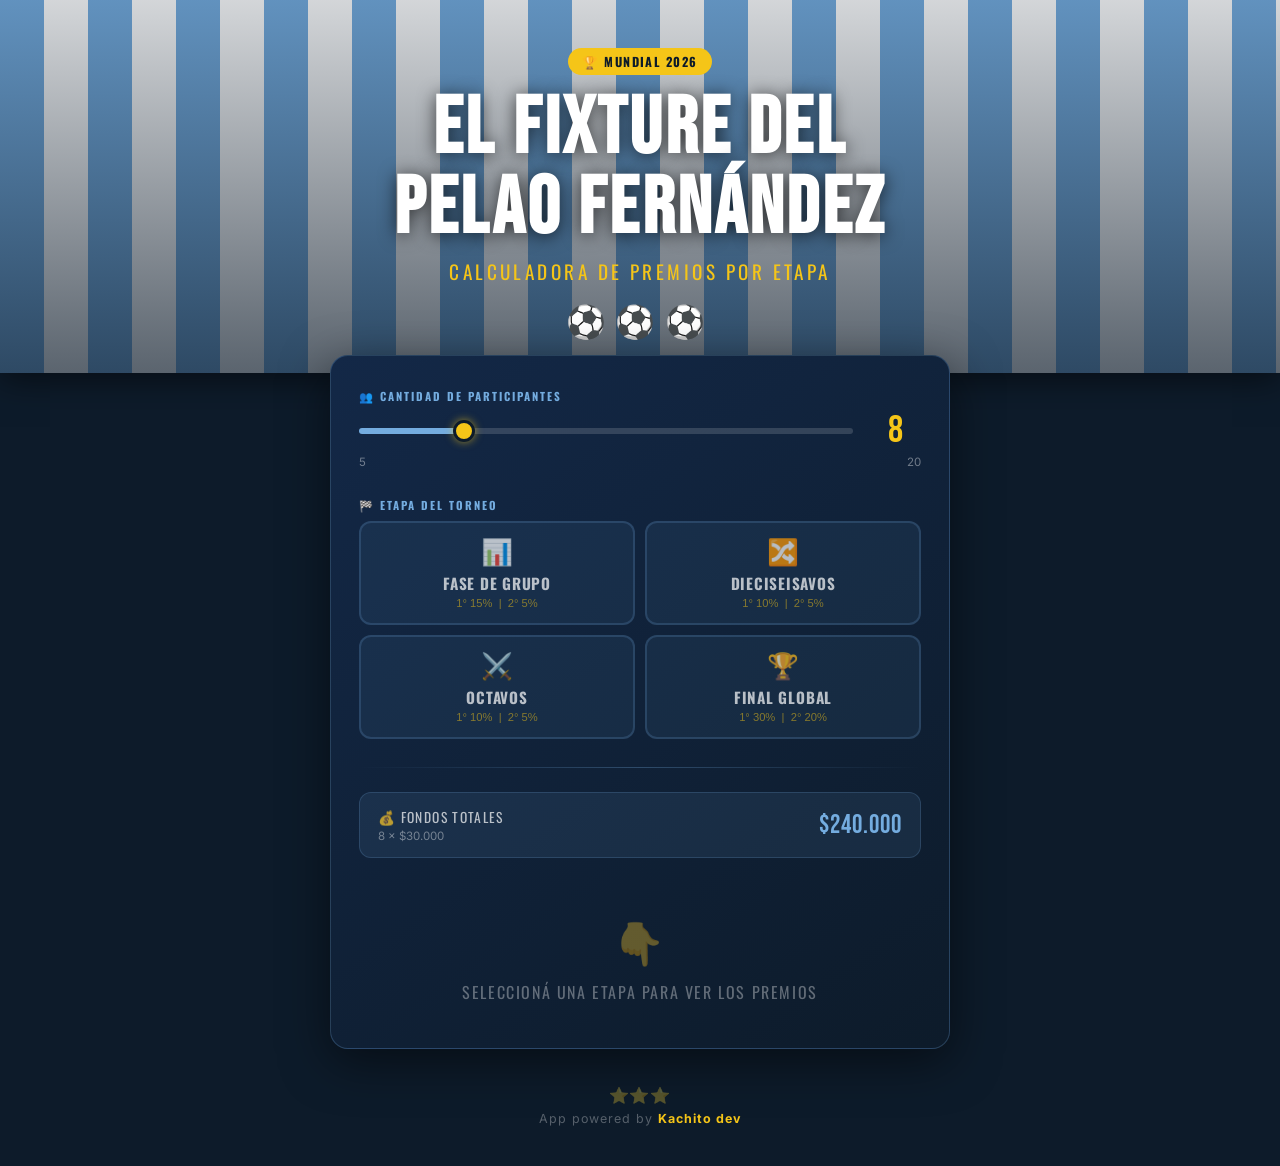
==== pelao-fernandez-torneo.html @ cfe1c028 "Add interactive prize calculator for El Fixture del Pelao Fernández World Cup 2026 themed HTML page " ====
<!DOCTYPE html>
<html lang="es">
<head>
  <meta charset="UTF-8" />
  <meta name="viewport" content="width=device-width, initial-scale=1.0" />
  <title>El Fixture del Pelao Fernández – Mundial 2026</title>
  <link rel="preconnect" href="https://fonts.googleapis.com" />
  <link rel="preconnect" href="https://fonts.gstatic.com" crossorigin />
  <link href="https://fonts.googleapis.com/css2?family=Bebas+Neue&family=Oswald:wght@400;600;700&family=Inter:wght@400;600&display=swap" rel="stylesheet" />
  <style>
    /* ─── Reset & base ─────────────────────────────────────────────────────── */
    *, *::before, *::after { box-sizing: border-box; margin: 0; padding: 0; }

    :root {
      --albi: #FFFFFF;
      --celeste: #74ACDF;
      --celeste-dark: #3a7bbf;
      --celeste-deep: #1a5fa0;
      --gold: #F5C518;
      --gold-dark: #d4a800;
      --stripe-w: 44px;
    }

    body {
      font-family: 'Inter', sans-serif;
      background-color: #0d1b2a;
      min-height: 100vh;
      display: flex;
      flex-direction: column;
      align-items: center;
      padding: 0 0 40px;
      color: var(--albi);
    }

    /* ─── Jersey stripe header ─────────────────────────────────────────────── */
    .jersey-header {
      width: 100%;
      background: repeating-linear-gradient(
        90deg,
        var(--celeste) 0px,
        var(--celeste) var(--stripe-w),
        var(--albi) var(--stripe-w),
        var(--albi) calc(var(--stripe-w) * 2)
      );
      padding: 48px 24px 32px;
      text-align: center;
      position: relative;
      overflow: hidden;
      box-shadow: 0 6px 32px rgba(0,0,0,.55);
    }

    .jersey-header::after {
      content: '';
      position: absolute;
      inset: 0;
      background: linear-gradient(180deg, rgba(13,27,42,.18) 0%, rgba(13,27,42,.68) 100%);
    }

    .header-content {
      position: relative;
      z-index: 1;
    }

    .badge {
      display: inline-flex;
      align-items: center;
      gap: 8px;
      background: var(--gold);
      color: #0d1b2a;
      font-family: 'Oswald', sans-serif;
      font-weight: 700;
      font-size: .78rem;
      letter-spacing: .12em;
      text-transform: uppercase;
      padding: 4px 14px;
      border-radius: 999px;
      margin-bottom: 14px;
    }

    h1 {
      font-family: 'Bebas Neue', sans-serif;
      font-size: clamp(2.4rem, 8vw, 5rem);
      letter-spacing: .04em;
      color: var(--albi);
      text-shadow: 0 2px 18px rgba(0,0,0,.7);
      line-height: 1;
    }

    .subtitle {
      font-family: 'Oswald', sans-serif;
      font-size: clamp(.9rem, 2.5vw, 1.2rem);
      color: var(--gold);
      letter-spacing: .18em;
      text-transform: uppercase;
      margin-top: 8px;
    }

    .ball-row {
      margin-top: 16px;
      font-size: 2rem;
      letter-spacing: .3em;
    }

    /* ─── Main card ─────────────────────────────────────────────────────────── */
    .card {
      background: linear-gradient(145deg, #132847, #0d1b2a);
      border: 1px solid rgba(116, 172, 223, .25);
      border-radius: 18px;
      width: min(96%, 620px);
      margin-top: -18px;
      padding: 32px 28px 28px;
      box-shadow: 0 12px 48px rgba(0,0,0,.5);
      position: relative;
      z-index: 2;
    }

    /* ─── Section label ─────────────────────────────────────────────────────── */
    .section-label {
      font-family: 'Oswald', sans-serif;
      font-size: .7rem;
      font-weight: 700;
      letter-spacing: .18em;
      text-transform: uppercase;
      color: var(--celeste);
      margin-bottom: 8px;
    }

    /* ─── Participants control ──────────────────────────────────────────────── */
    .control-group {
      margin-bottom: 28px;
    }

    .participants-row {
      display: flex;
      align-items: center;
      gap: 16px;
    }

    input[type="range"] {
      flex: 1;
      -webkit-appearance: none;
      appearance: none;
      height: 6px;
      border-radius: 3px;
      background: linear-gradient(90deg,
        var(--celeste) calc(var(--pct, 37.5%) ),
        rgba(255,255,255,.15) calc(var(--pct, 37.5%))
      );
      outline: none;
      cursor: pointer;
    }

    input[type="range"]::-webkit-slider-thumb {
      -webkit-appearance: none;
      width: 22px; height: 22px;
      border-radius: 50%;
      background: var(--gold);
      border: 3px solid #0d1b2a;
      box-shadow: 0 0 8px rgba(245,197,24,.6);
      cursor: pointer;
    }

    input[type="range"]::-moz-range-thumb {
      width: 22px; height: 22px;
      border-radius: 50%;
      background: var(--gold);
      border: 3px solid #0d1b2a;
      box-shadow: 0 0 8px rgba(245,197,24,.6);
      cursor: pointer;
    }

    .num-display {
      font-family: 'Bebas Neue', sans-serif;
      font-size: 2.4rem;
      color: var(--gold);
      min-width: 52px;
      text-align: center;
      line-height: 1;
    }

    .range-labels {
      display: flex;
      justify-content: space-between;
      font-size: .72rem;
      color: rgba(255,255,255,.4);
      margin-top: 5px;
    }

    /* ─── Stage selector ────────────────────────────────────────────────────── */
    .stages-grid {
      display: grid;
      grid-template-columns: repeat(2, 1fr);
      gap: 10px;
    }

    .stage-btn {
      background: rgba(116, 172, 223, .08);
      border: 2px solid rgba(116, 172, 223, .2);
      border-radius: 12px;
      padding: 14px 10px;
      cursor: pointer;
      text-align: center;
      transition: all .2s;
      color: rgba(255,255,255,.7);
    }

    .stage-btn:hover {
      border-color: var(--celeste);
      background: rgba(116, 172, 223, .15);
      color: var(--albi);
    }

    .stage-btn.active {
      background: linear-gradient(135deg, var(--celeste-deep), var(--celeste-dark));
      border-color: var(--celeste);
      color: var(--albi);
      box-shadow: 0 4px 18px rgba(116,172,223,.35);
    }

    .stage-icon { font-size: 1.6rem; display: block; margin-bottom: 5px; }

    .stage-name {
      font-family: 'Oswald', sans-serif;
      font-weight: 700;
      font-size: .95rem;
      letter-spacing: .05em;
      text-transform: uppercase;
    }

    .stage-pct {
      font-size: .7rem;
      color: var(--gold);
      margin-top: 3px;
    }

    .stage-btn:not(.active) .stage-pct { color: rgba(245,197,24,.5); }

    /* ─── Divider ────────────────────────────────────────────────────────────── */
    .divider {
      height: 1px;
      background: linear-gradient(90deg, transparent, rgba(116,172,223,.3), transparent);
      margin: 24px 0;
    }

    /* ─── Fondos total ──────────────────────────────────────────────────────── */
    .fondos-banner {
      background: rgba(116, 172, 223, .1);
      border: 1px solid rgba(116, 172, 223, .2);
      border-radius: 12px;
      padding: 14px 18px;
      display: flex;
      justify-content: space-between;
      align-items: center;
      margin-bottom: 20px;
    }

    .fondos-label {
      font-family: 'Oswald', sans-serif;
      font-size: .85rem;
      text-transform: uppercase;
      letter-spacing: .1em;
      color: rgba(255,255,255,.7);
    }

    .fondos-amount {
      font-family: 'Bebas Neue', sans-serif;
      font-size: 1.6rem;
      color: var(--celeste);
      letter-spacing: .04em;
    }

    /* ─── Prize cards ────────────────────────────────────────────────────────── */
    .prizes-grid {
      display: grid;
      grid-template-columns: 1fr 1fr;
      gap: 14px;
    }

    .prize-card {
      border-radius: 16px;
      padding: 22px 16px 18px;
      text-align: center;
      position: relative;
      overflow: hidden;
      transition: transform .2s;
    }

    .prize-card:hover { transform: translateY(-3px); }

    .prize-card.first {
      background: linear-gradient(145deg, #7b5c00, #b8860b, #f5c518);
      box-shadow: 0 6px 28px rgba(245,197,24,.4);
    }

    .prize-card.second {
      background: linear-gradient(145deg, #2a3b4d, #3a5a7a, #74acdf);
      box-shadow: 0 6px 28px rgba(116,172,223,.3);
    }

    .prize-medal {
      font-size: 2.5rem;
      display: block;
      margin-bottom: 8px;
      filter: drop-shadow(0 2px 6px rgba(0,0,0,.4));
    }

    .prize-place {
      font-family: 'Oswald', sans-serif;
      font-weight: 700;
      font-size: .75rem;
      letter-spacing: .2em;
      text-transform: uppercase;
      opacity: .85;
      color: rgba(0,0,0,.65);
    }

    .prize-card.second .prize-place { color: rgba(255,255,255,.75); }

    .prize-amount {
      font-family: 'Bebas Neue', sans-serif;
      font-size: clamp(1.7rem, 5vw, 2.4rem);
      line-height: 1.1;
      margin-top: 4px;
      color: #0d1b2a;
      text-shadow: 0 1px 3px rgba(255,255,255,.2);
    }

    .prize-card.second .prize-amount { color: var(--albi); }

    .prize-pct-badge {
      display: inline-block;
      background: rgba(0,0,0,.2);
      border-radius: 999px;
      padding: 2px 10px;
      font-size: .72rem;
      font-weight: 600;
      margin-top: 6px;
      color: rgba(0,0,0,.7);
    }

    .prize-card.second .prize-pct-badge { color: rgba(255,255,255,.8); }

    /* ─── Stage description ─────────────────────────────────────────────────── */
    .stage-description {
      text-align: center;
      font-family: 'Oswald', sans-serif;
      font-size: 1.1rem;
      font-weight: 700;
      letter-spacing: .1em;
      text-transform: uppercase;
      color: var(--celeste);
      margin-bottom: 18px;
    }

    /* ─── No stage selected hint ─────────────────────────────────────────────── */
    .no-stage {
      text-align: center;
      padding: 32px 0 16px;
      color: rgba(255,255,255,.35);
      font-family: 'Oswald', sans-serif;
      font-size: 1rem;
      letter-spacing: .1em;
      text-transform: uppercase;
    }

    .no-stage span { font-size: 2.5rem; display: block; margin-bottom: 10px; }

    /* ─── Footer ─────────────────────────────────────────────────────────────── */
    footer {
      margin-top: 36px;
      text-align: center;
      color: rgba(255,255,255,.3);
      font-size: .78rem;
      letter-spacing: .08em;
    }

    footer strong {
      color: var(--gold);
      font-weight: 700;
    }

    footer .stars { font-size: 1rem; display: block; margin-bottom: 6px; }

    /* ─── Responsive ─────────────────────────────────────────────────────────── */
    @media (max-width: 400px) {
      .card { padding: 22px 16px 20px; }
      .stages-grid { grid-template-columns: repeat(2, 1fr); }
    }
  </style>
</head>
<body>

  <!-- ── Header ──────────────────────────────────────────────────────────── -->
  <header class="jersey-header">
    <div class="header-content">
      <div class="badge">&#127942; Mundial 2026</div>
      <h1>El Fixture del<br>Pelao Fernández</h1>
      <p class="subtitle">Calculadora de premios por etapa</p>
      <div class="ball-row">&#9917;&#9917;&#9917;</div>
    </div>
  </header>

  <!-- ── Main card ────────────────────────────────────────────────────────── -->
  <main class="card">

    <!-- Participants -->
    <div class="control-group">
      <p class="section-label">&#128101; Cantidad de participantes</p>
      <div class="participants-row">
        <input
          type="range"
          id="participantsRange"
          min="5" max="20" value="8"
          oninput="updateAll()"
        />
        <div class="num-display" id="numDisplay">8</div>
      </div>
      <div class="range-labels">
        <span>5</span>
        <span>20</span>
      </div>
    </div>

    <!-- Stage selector -->
    <div class="control-group">
      <p class="section-label">&#127937; Etapa del torneo</p>
      <div class="stages-grid">
        <button class="stage-btn" data-stage="grupo" onclick="selectStage(this)">
          <span class="stage-icon">&#128202;</span>
          <span class="stage-name">Fase de Grupo</span>
          <div class="stage-pct">1° 15% &nbsp;|&nbsp; 2° 5%</div>
        </button>
        <button class="stage-btn" data-stage="16vos" onclick="selectStage(this)">
          <span class="stage-icon">&#128256;</span>
          <span class="stage-name">Dieciseisavos</span>
          <div class="stage-pct">1° 10% &nbsp;|&nbsp; 2° 5%</div>
        </button>
        <button class="stage-btn" data-stage="8vos" onclick="selectStage(this)">
          <span class="stage-icon">&#9876;&#65039;</span>
          <span class="stage-name">Octavos</span>
          <div class="stage-pct">1° 10% &nbsp;|&nbsp; 2° 5%</div>
        </button>
        <button class="stage-btn" data-stage="global" onclick="selectStage(this)">
          <span class="stage-icon">&#127942;</span>
          <span class="stage-name">Final Global</span>
          <div class="stage-pct">1° 30% &nbsp;|&nbsp; 2° 20%</div>
        </button>
      </div>
    </div>

    <div class="divider"></div>

    <!-- Results -->
    <div id="results">
      <!-- Fondos -->
      <div class="fondos-banner">
        <div>
          <div class="fondos-label">&#128176; Fondos totales</div>
          <div style="font-size:.72rem;color:rgba(255,255,255,.4);margin-top:2px;" id="fondosFormula">8 × $30.000</div>
        </div>
        <div class="fondos-amount" id="fondosAmount">$240.000</div>
      </div>

      <!-- Prize display -->
      <div id="prizeSection">
        <div class="no-stage">
          <span>&#128071;</span>
          Seleccioná una etapa para ver los premios
        </div>
      </div>
    </div>

  </main>

  <!-- ── Footer ───────────────────────────────────────────────────────────── -->
  <footer>
    <span class="stars">&#11088;&#11088;&#11088;</span>
    App powered by <strong>Kachito dev</strong>
  </footer>

  <script>
    const MONTO = 30000;

    const stages = {
      grupo:  { name: 'Fase de Grupo',  pct1: 15, pct2: 5 },
      '16vos':{ name: 'Dieciseisavos',  pct1: 10, pct2: 5 },
      '8vos': { name: 'Octavos',        pct1: 10, pct2: 5 },
      global: { name: 'Final Global',   pct1: 30, pct2: 20 },
    };

    let activeStage = null;

    function formatARS(n) {
      return '$' + n.toLocaleString('es-AR', { minimumFractionDigits: 0, maximumFractionDigits: 0 });
    }

    function updateAll() {
      const participants = parseInt(document.getElementById('participantsRange').value);
      const fondos = participants * MONTO;

      // Update slider gradient
      const range = document.getElementById('participantsRange');
      const pct = ((participants - 5) / (20 - 5)) * 100;
      range.style.setProperty('--pct', pct + '%');
      range.style.background = `linear-gradient(90deg, var(--celeste) ${pct}%, rgba(255,255,255,.15) ${pct}%)`;

      document.getElementById('numDisplay').textContent = participants;
      document.getElementById('fondosAmount').textContent = formatARS(fondos);
      document.getElementById('fondosFormula').textContent = `${participants} × ${formatARS(MONTO)}`;

      renderPrizes(fondos);
    }

    function selectStage(btn) {
      document.querySelectorAll('.stage-btn').forEach(b => b.classList.remove('active'));
      btn.classList.add('active');
      activeStage = btn.dataset.stage;
      updateAll();
    }

    function renderPrizes(fondos) {
      const section = document.getElementById('prizeSection');

      if (!activeStage) {
        section.innerHTML = `<div class="no-stage"><span>&#128071;</span>Seleccioná una etapa para ver los premios</div>`;
        return;
      }

      const s = stages[activeStage];
      const prize1 = Math.round(fondos * s.pct1 / 100);
      const prize2 = Math.round(fondos * s.pct2 / 100);

      section.innerHTML = `
        <div class="stage-description">&#127942; ${s.name}</div>
        <div class="prizes-grid">
          <div class="prize-card first">
            <span class="prize-medal">&#129351;</span>
            <div class="prize-place">1er Premio</div>
            <div class="prize-amount">${formatARS(prize1)}</div>
            <span class="prize-pct-badge">${s.pct1}% del fondo</span>
          </div>
          <div class="prize-card second">
            <span class="prize-medal">&#129352;</span>
            <div class="prize-place">2do Premio</div>
            <div class="prize-amount">${formatARS(prize2)}</div>
            <span class="prize-pct-badge">${s.pct2}% del fondo</span>
          </div>
        </div>
      `;
    }

    // Init
    updateAll();
  </script>
</body>
</html>
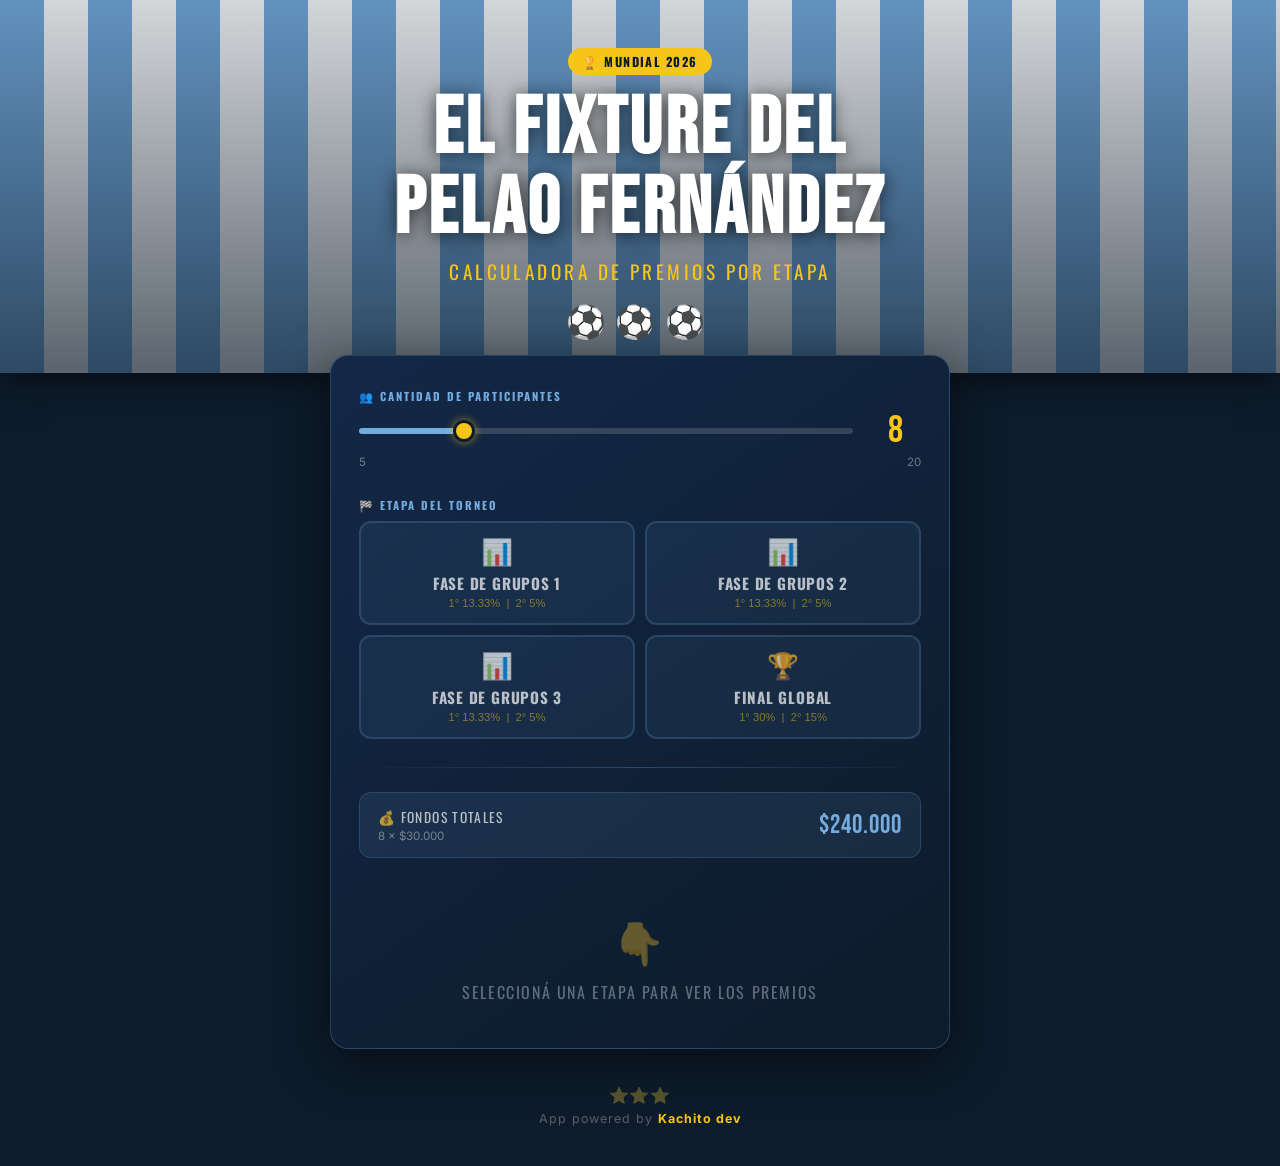
==== commit 1fa1b3e1: "Update tournament stages to 3x Fase de Grupos + Final Global Replace previous 4-stage structure with" ====
--- a/pelao-fernandez-torneo.html
+++ b/pelao-fernandez-torneo.html
@@ -425,25 +425,25 @@
     <div class="control-group">
       <p class="section-label">&#127937; Etapa del torneo</p>
       <div class="stages-grid">
-        <button class="stage-btn" data-stage="grupo" onclick="selectStage(this)">
+        <button class="stage-btn" data-stage="grupo1" onclick="selectStage(this)">
           <span class="stage-icon">&#128202;</span>
-          <span class="stage-name">Fase de Grupo</span>
-          <div class="stage-pct">1° 15% &nbsp;|&nbsp; 2° 5%</div>
+          <span class="stage-name">Fase de Grupos 1</span>
+          <div class="stage-pct">1° 13.33% &nbsp;|&nbsp; 2° 5%</div>
         </button>
-        <button class="stage-btn" data-stage="16vos" onclick="selectStage(this)">
-          <span class="stage-icon">&#128256;</span>
-          <span class="stage-name">Dieciseisavos</span>
-          <div class="stage-pct">1° 10% &nbsp;|&nbsp; 2° 5%</div>
+        <button class="stage-btn" data-stage="grupo2" onclick="selectStage(this)">
+          <span class="stage-icon">&#128202;</span>
+          <span class="stage-name">Fase de Grupos 2</span>
+          <div class="stage-pct">1° 13.33% &nbsp;|&nbsp; 2° 5%</div>
         </button>
-        <button class="stage-btn" data-stage="8vos" onclick="selectStage(this)">
-          <span class="stage-icon">&#9876;&#65039;</span>
-          <span class="stage-name">Octavos</span>
-          <div class="stage-pct">1° 10% &nbsp;|&nbsp; 2° 5%</div>
+        <button class="stage-btn" data-stage="grupo3" onclick="selectStage(this)">
+          <span class="stage-icon">&#128202;</span>
+          <span class="stage-name">Fase de Grupos 3</span>
+          <div class="stage-pct">1° 13.33% &nbsp;|&nbsp; 2° 5%</div>
         </button>
         <button class="stage-btn" data-stage="global" onclick="selectStage(this)">
           <span class="stage-icon">&#127942;</span>
           <span class="stage-name">Final Global</span>
-          <div class="stage-pct">1° 30% &nbsp;|&nbsp; 2° 20%</div>
+          <div class="stage-pct">1° 30% &nbsp;|&nbsp; 2° 15%</div>
         </button>
       </div>
     </div>
@@ -482,10 +482,10 @@
     const MONTO = 30000;
 
     const stages = {
-      grupo:  { name: 'Fase de Grupo',  pct1: 15, pct2: 5 },
-      '16vos':{ name: 'Dieciseisavos',  pct1: 10, pct2: 5 },
-      '8vos': { name: 'Octavos',        pct1: 10, pct2: 5 },
-      global: { name: 'Final Global',   pct1: 30, pct2: 20 },
+      grupo1: { name: 'Fase de Grupos 1', pct1: 13.33, pct2: 5 },
+      grupo2: { name: 'Fase de Grupos 2', pct1: 13.33, pct2: 5 },
+      grupo3: { name: 'Fase de Grupos 3', pct1: 13.33, pct2: 5 },
+      global: { name: 'Final Global',     pct1: 30,    pct2: 15 },
     };
 
     let activeStage = null;
@@ -537,13 +537,13 @@
             <span class="prize-medal">&#129351;</span>
             <div class="prize-place">1er Premio</div>
             <div class="prize-amount">${formatARS(prize1)}</div>
-            <span class="prize-pct-badge">${s.pct1}% del fondo</span>
+            <span class="prize-pct-badge">${s.pct1.toLocaleString('es-AR')}% del fondo</span>
           </div>
           <div class="prize-card second">
             <span class="prize-medal">&#129352;</span>
             <div class="prize-place">2do Premio</div>
             <div class="prize-amount">${formatARS(prize2)}</div>
-            <span class="prize-pct-badge">${s.pct2}% del fondo</span>
+            <span class="prize-pct-badge">${s.pct2.toLocaleString('es-AR')}% del fondo</span>
           </div>
         </div>
       `;
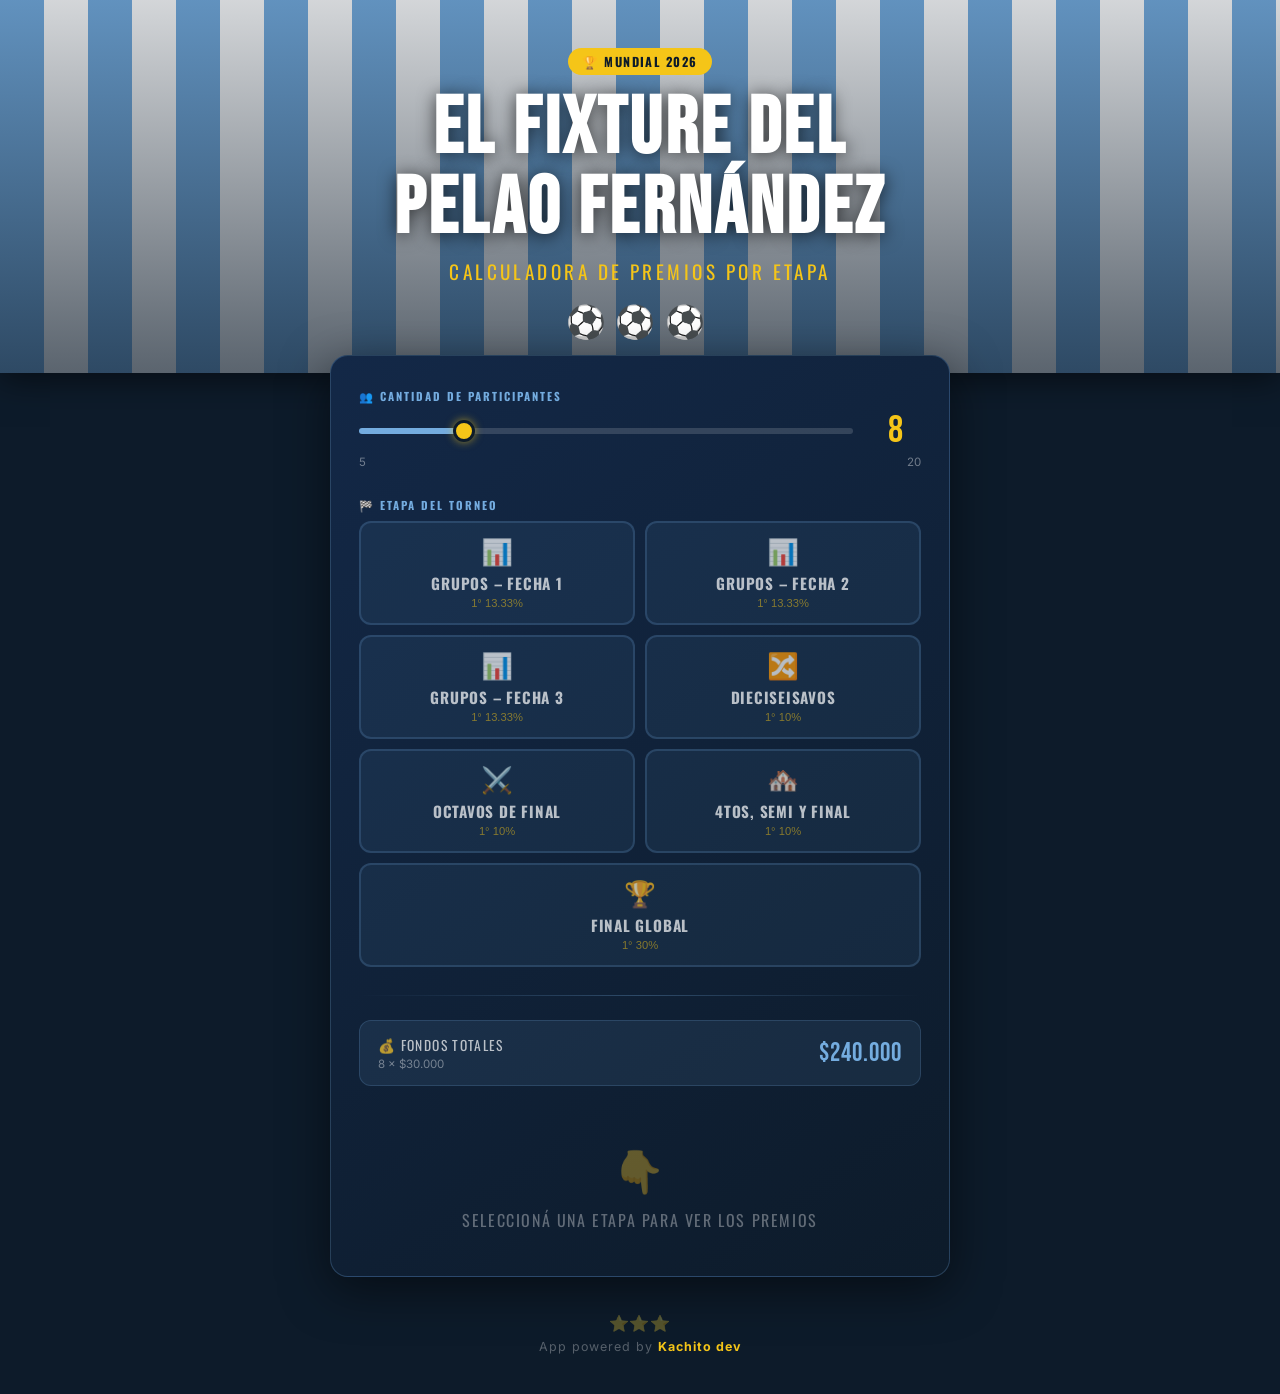
==== commit 6876b3a4: "Update to 7 stages, remove 2nd prizes Stages: Grupos Fecha 1/2/3 (13.33%), 16vos (10%), 8vos (10%), " ====
--- a/pelao-fernandez-torneo.html
+++ b/pelao-fernandez-torneo.html
@@ -235,6 +235,8 @@
 
     .stage-btn:not(.active) .stage-pct { color: rgba(245,197,24,.5); }
 
+    .stage-btn--full { grid-column: 1 / -1; }
+
     /* ─── Divider ────────────────────────────────────────────────────────────── */
     .divider {
       height: 1px;
@@ -270,10 +272,13 @@
     }
 
     /* ─── Prize cards ────────────────────────────────────────────────────────── */
-    .prizes-grid {
-      display: grid;
-      grid-template-columns: 1fr 1fr;
-      gap: 14px;
+    .prize-solo {
+      display: flex;
+      justify-content: center;
+    }
+
+    .prize-solo .prize-card {
+      width: min(100%, 280px);
     }
 
     .prize-card {
@@ -427,23 +432,38 @@
       <div class="stages-grid">
         <button class="stage-btn" data-stage="grupo1" onclick="selectStage(this)">
           <span class="stage-icon">&#128202;</span>
-          <span class="stage-name">Fase de Grupos 1</span>
-          <div class="stage-pct">1° 13.33% &nbsp;|&nbsp; 2° 5%</div>
+          <span class="stage-name">Grupos – Fecha 1</span>
+          <div class="stage-pct">1° 13.33%</div>
         </button>
         <button class="stage-btn" data-stage="grupo2" onclick="selectStage(this)">
           <span class="stage-icon">&#128202;</span>
-          <span class="stage-name">Fase de Grupos 2</span>
-          <div class="stage-pct">1° 13.33% &nbsp;|&nbsp; 2° 5%</div>
+          <span class="stage-name">Grupos – Fecha 2</span>
+          <div class="stage-pct">1° 13.33%</div>
         </button>
         <button class="stage-btn" data-stage="grupo3" onclick="selectStage(this)">
           <span class="stage-icon">&#128202;</span>
-          <span class="stage-name">Fase de Grupos 3</span>
-          <div class="stage-pct">1° 13.33% &nbsp;|&nbsp; 2° 5%</div>
-        </button>
-        <button class="stage-btn" data-stage="global" onclick="selectStage(this)">
+          <span class="stage-name">Grupos – Fecha 3</span>
+          <div class="stage-pct">1° 13.33%</div>
+        </button>
+        <button class="stage-btn" data-stage="16vos" onclick="selectStage(this)">
+          <span class="stage-icon">&#128256;</span>
+          <span class="stage-name">Dieciseisavos</span>
+          <div class="stage-pct">1° 10%</div>
+        </button>
+        <button class="stage-btn" data-stage="8vos" onclick="selectStage(this)">
+          <span class="stage-icon">&#9876;&#65039;</span>
+          <span class="stage-name">Octavos de Final</span>
+          <div class="stage-pct">1° 10%</div>
+        </button>
+        <button class="stage-btn" data-stage="4semi" onclick="selectStage(this)">
+          <span class="stage-icon">&#127960;&#65039;</span>
+          <span class="stage-name">4tos, Semi y Final</span>
+          <div class="stage-pct">1° 10%</div>
+        </button>
+        <button class="stage-btn stage-btn--full" data-stage="global" onclick="selectStage(this)">
           <span class="stage-icon">&#127942;</span>
           <span class="stage-name">Final Global</span>
-          <div class="stage-pct">1° 30% &nbsp;|&nbsp; 2° 15%</div>
+          <div class="stage-pct">1° 30%</div>
         </button>
       </div>
     </div>
@@ -482,10 +502,13 @@
     const MONTO = 30000;
 
     const stages = {
-      grupo1: { name: 'Fase de Grupos 1', pct1: 13.33, pct2: 5 },
-      grupo2: { name: 'Fase de Grupos 2', pct1: 13.33, pct2: 5 },
-      grupo3: { name: 'Fase de Grupos 3', pct1: 13.33, pct2: 5 },
-      global: { name: 'Final Global',     pct1: 30,    pct2: 15 },
+      grupo1: { name: 'Grupos – Fecha 1',     pct: 13.33 },
+      grupo2: { name: 'Grupos – Fecha 2',     pct: 13.33 },
+      grupo3: { name: 'Grupos – Fecha 3',     pct: 13.33 },
+      '16vos':{ name: 'Dieciseisavos',        pct: 10    },
+      '8vos': { name: 'Octavos de Final',     pct: 10    },
+      '4semi':{ name: '4tos, Semifinal y Final', pct: 10 },
+      global: { name: 'Final Global',         pct: 30    },
     };
 
     let activeStage = null;
@@ -527,23 +550,16 @@
       }
 
       const s = stages[activeStage];
-      const prize1 = Math.round(fondos * s.pct1 / 100);
-      const prize2 = Math.round(fondos * s.pct2 / 100);
+      const prize = Math.round(fondos * s.pct / 100);
 
       section.innerHTML = `
         <div class="stage-description">&#127942; ${s.name}</div>
-        <div class="prizes-grid">
+        <div class="prize-solo">
           <div class="prize-card first">
             <span class="prize-medal">&#129351;</span>
             <div class="prize-place">1er Premio</div>
-            <div class="prize-amount">${formatARS(prize1)}</div>
-            <span class="prize-pct-badge">${s.pct1.toLocaleString('es-AR')}% del fondo</span>
-          </div>
-          <div class="prize-card second">
-            <span class="prize-medal">&#129352;</span>
-            <div class="prize-place">2do Premio</div>
-            <div class="prize-amount">${formatARS(prize2)}</div>
-            <span class="prize-pct-badge">${s.pct2.toLocaleString('es-AR')}% del fondo</span>
+            <div class="prize-amount">${formatARS(prize)}</div>
+            <span class="prize-pct-badge">${s.pct.toLocaleString('es-AR')}% del fondo</span>
           </div>
         </div>
       `;
